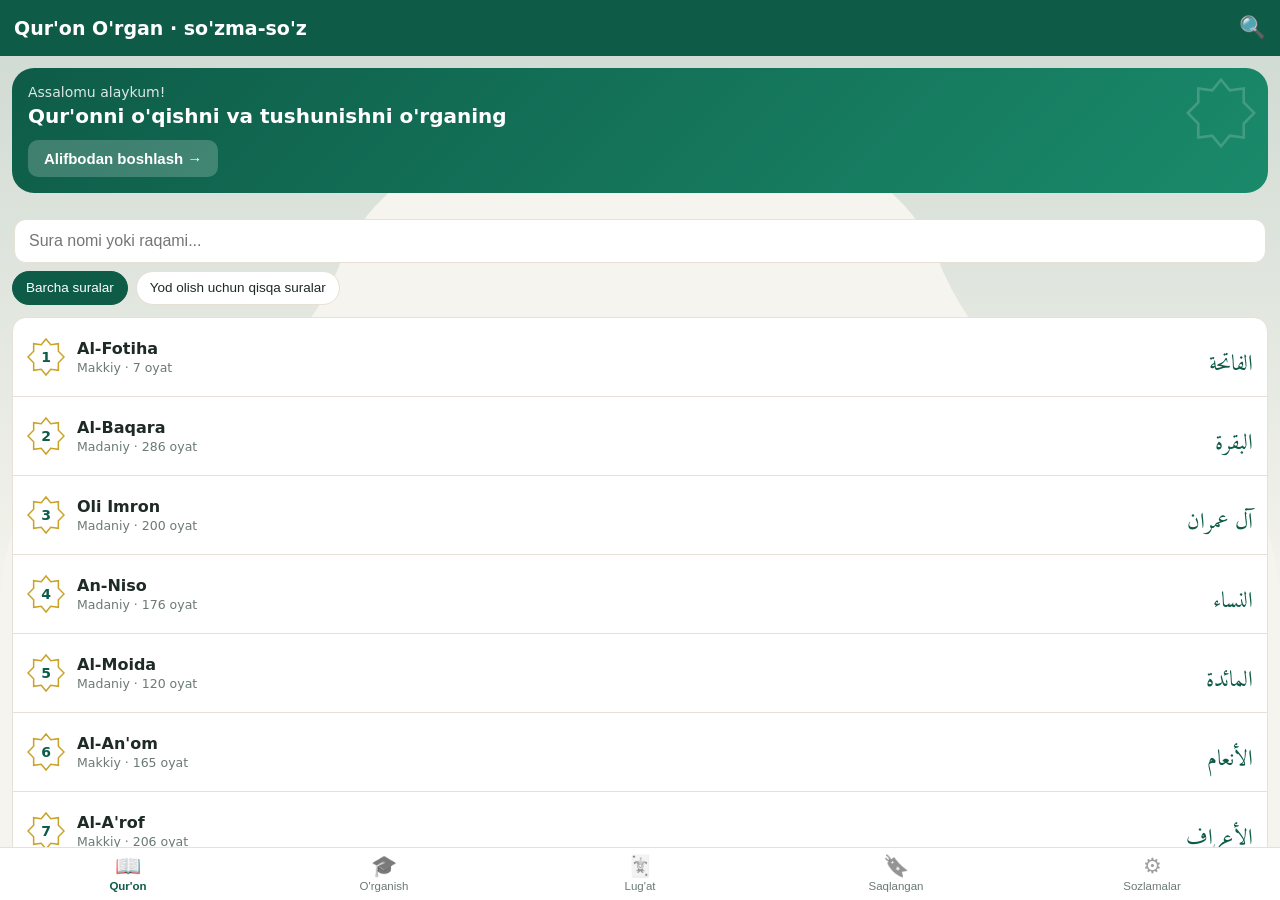
==== index.html @ 6fb220cb "Add files via upload" ====
<!DOCTYPE html>
<html lang="uz">
<head>
<meta charset="utf-8">
<meta name="viewport" content="width=device-width, initial-scale=1, maximum-scale=1, user-scalable=no, viewport-fit=cover">
<title>Qur'on O'rgan: so'zma-so'z</title>
<meta name="theme-color" content="#0E5C48">
<meta name="apple-mobile-web-app-capable" content="yes">
<meta name="mobile-web-app-capable" content="yes">
<meta name="apple-mobile-web-app-status-bar-style" content="black-translucent">
<meta name="apple-mobile-web-app-title" content="Qur'on so'zma-so'z">
<link rel="apple-touch-icon" href="icon-180.png">
<link rel="icon" href="icon-192.png">
<link rel="manifest" href="manifest.json">
<link rel="stylesheet" href="style.css">
</head>
<body>
<header id="top">
  <button id="backBtn" class="iconbtn hidden" aria-label="Orqaga">&#8592;</button>
  <div id="title">Qur'on O'rgan</div>
  <button id="topAction2" class="iconbtn hidden"></button>
  <button id="topAction" class="iconbtn hidden"></button>
</header>
<main id="view"></main>
<div id="player" class="hidden">
  <button id="plPrev" class="iconbtn">&#9198;</button>
  <button id="plPlay" class="iconbtn big">&#9208;</button>
  <button id="plNext" class="iconbtn">&#9197;</button>
  <div id="plInfo"></div>
  <button id="plStop" class="iconbtn">&#10005;</button>
</div>
<nav id="tabs">
  <button data-tab="quran" class="on"><span>&#128214;</span>Qur'on</button>
  <button data-tab="learn"><span>&#127891;</span>O'rganish</button>
  <button data-tab="vocab"><span>&#127183;</span>Lug'at<i id="vBadge" class="badge hidden">0</i></button>
  <button data-tab="saved"><span>&#128278;</span>Saqlangan</button>
  <button data-tab="settings"><span>&#9881;</span>Sozlamalar</button>
</nav>
<div id="sheet" class="hidden"><div class="sheet-bg"></div><div class="sheet-box"><div class="sheet-handle"></div><div id="sheetBody"></div></div></div>
<audio id="audio" preload="auto"></audio>
<audio id="waudio" preload="auto"></audio>
<script src="data.js"></script>
<script src="uzdict.js"></script>
<script src="qdata.js"></script>
<script src="tajweed.js"></script>
<script src="indopak.js"></script>
<script src="morph.js"></script>
<script src="app.js"></script>
<script>try { if ("serviceWorker" in navigator && location.protocol === "https:") navigator.serviceWorker.register("sw.js").catch(function(){}); } catch (e) {}</script>
</body>
</html>
---- style.css ----
@font-face { font-family: "AmiriQuran"; src: url("amiri-quran.woff2") format("woff2"); font-display: swap; }
@font-face { font-family: "QMadina"; src: url("madina-qmh.woff2") format("woff2"); font-display: swap; }
@font-face { font-family: "QOldMadina"; src: url("oldmadina-qmh.woff2") format("woff2"); font-display: swap; }
@font-face { font-family: "QIndoPak"; src: url("indopak-qmh.woff2") format("woff2"); font-display: swap; }
:root {
  --green: #0E5C48; --green2: #137a5f; --gold: #C9A227; --bg: #F6F4EE; --card: #fff;
  --text: #1d2a25; --muted: #6b7a73; --line: #e6e1d4; --hl: #fff6d6; --wbw: #0E5C48;
  --head: #0E5C48; --hero1: #0E5C48; --hero2: #1a8a6b; --acc2: #0E5C48; --btntext: #fff;
  --pattern: url("data:image/svg+xml;utf8,<svg xmlns='http://www.w3.org/2000/svg' width='56' height='56' viewBox='0 0 56 56'><path d='M28 4 34 22 52 28 34 34 28 52 22 34 4 28 22 22Z' fill='none' stroke='%230E5C48' stroke-opacity='.06' stroke-width='1.2'/></svg>");
  --ar: 30px; --tr: 16px; --arfont: "QMadina", "AmiriQuran", serif; --arlh: 2.1;
}
body.dark { --bg: #0d1422; --card: #151f33; --text: #e9edf5; --muted: #95a1b8; --line: #243149; --hl: #2c2a1c; --green: #d4b25a; --acc2: #e2c372; --wbw: #e2c372; --gold: #d4b25a;
  --head: #0b1120; --hero1: #18264a; --hero2: #2c3f6e; --btntext: #121a2c;
  --pattern: url("data:image/svg+xml;utf8,<svg xmlns='http://www.w3.org/2000/svg' width='56' height='56' viewBox='0 0 56 56'><path d='M28 4 34 22 52 28 34 34 28 52 22 34 4 28 22 22Z' fill='none' stroke='%23d4b25a' stroke-opacity='.07' stroke-width='1.2'/></svg>"); }
body.sepia { --green: #7a4b25; --acc2: #7a4b25; --wbw: #7a4b25; --gold: #b8860b; --head: #6b4423; --hero1: #6b4423; --hero2: #9c6b3c;
  --pattern: url("data:image/svg+xml;utf8,<svg xmlns='http://www.w3.org/2000/svg' width='56' height='56' viewBox='0 0 56 56'><circle cx='28' cy='28' r='18' fill='none' stroke='%237a4b25' stroke-opacity='.06' stroke-width='1.2'/><path d='M28 10 46 28 28 46 10 28Z' fill='none' stroke='%237a4b25' stroke-opacity='.05'/></svg>"); }
body.sepia { --bg: #f3e9d2; --card: #fbf4e2; --text: #3b2f1e; --muted: #7d6a4f; --line: #e2d3b0; --hl: #f5e3a8; }
* { box-sizing: border-box; -webkit-tap-highlight-color: transparent; }
html, body { margin: 0; height: 100%; background: var(--bg); color: var(--text); font-family: system-ui, -apple-system, "Segoe UI", Roboto, sans-serif; }
body { display: flex; flex-direction: column; overflow: hidden; }
.hidden { display: none !important; }
header { background: var(--head); color: #fff; display: flex; align-items: center; min-height: 56px; padding: 0 6px; gap: 4px; flex-shrink: 0; }
#title { flex: 1; font-size: 19px; font-weight: 600; padding: 0 8px; white-space: nowrap; overflow: hidden; text-overflow: ellipsis; }
.iconbtn { background: none; border: 0; color: inherit; font-size: 22px; width: 44px; height: 44px; border-radius: 50%; display: inline-flex; align-items: center; justify-content: center; cursor: pointer; }
.iconbtn:active { background: rgba(255,255,255,.18); }
main { flex: 1; overflow-y: auto; -webkit-overflow-scrolling: touch; padding-bottom: 20px; }
nav#tabs { display: flex; background: var(--card); border-top: 1px solid var(--line); flex-shrink: 0; }
nav#tabs button { flex: 1; background: none; border: 0; color: var(--muted); font-size: 11.5px; padding: 6px 0 8px; display: flex; flex-direction: column; align-items: center; gap: 2px; }
nav#tabs button span { font-size: 21px; filter: grayscale(1); opacity: .7; }
nav#tabs button.on { color: var(--green); font-weight: 600; }
body.dark nav#tabs button.on { color: var(--acc2); }
nav#tabs button.on span { filter: none; opacity: 1; }

.pad { padding: 14px; }
.search { width: 100%; padding: 12px 14px; border-radius: 12px; border: 1px solid var(--line); background: var(--card); color: var(--text); font-size: 16px; outline: none; }
.card { background: var(--card); border-radius: 14px; border: 1px solid var(--line); margin: 10px 12px; overflow: hidden; }
.hero { background: linear-gradient(135deg, var(--hero1), var(--hero2)); color: #fff; margin: 12px; border-radius: 16px; padding: 16px; position: relative; }
.hero h3 { margin: 0 0 4px; font-size: 14px; font-weight: 500; opacity: .85; }
.hero .big { font-size: 20px; font-weight: 700; }
.hero .btn { margin-top: 12px; }
.btn { background: var(--green); color: var(--btntext); border: 0; border-radius: 10px; padding: 10px 16px; font-size: 15px; font-weight: 600; cursor: pointer; }
.btn.light { background: rgba(255,255,255,.2); }
.btn.out { background: transparent; color: var(--green); border: 1.5px solid var(--green); }
body.dark .btn.out { color: var(--acc2); border-color: var(--acc2); }
.btn:active { opacity: .8; }
.row { display: flex; align-items: center; padding: 12px 14px; border-bottom: 1px solid var(--line); gap: 12px; cursor: pointer; }
.row:last-child { border-bottom: 0; }
.row:active { background: var(--hl); }
.num { width: 38px; height: 38px; flex-shrink: 0; display: flex; align-items: center; justify-content: center; font-weight: 700; font-size: 14px; color: var(--green); background: url("data:image/svg+xml;utf8,<svg xmlns='http://www.w3.org/2000/svg' viewBox='0 0 40 40'><path d='M20 1 25 7 33 6 33 14 39 20 33 26 33 34 25 33 20 39 15 33 7 34 7 26 1 20 7 14 7 6 15 7Z' fill='none' stroke='%23C9A227' stroke-width='1.6'/></svg>") center/contain no-repeat; }
body.dark .num { color: var(--acc2); }
.rmain { flex: 1; min-width: 0; }
.rtitle { font-weight: 600; font-size: 16px; }
.rsub { font-size: 12.5px; color: var(--muted); margin-top: 2px; }
.rar { font-family: "AmiriQuran", serif; font-size: 22px; color: var(--green); direction: rtl; }
body.dark .rar { color: var(--acc2); }
.chips { display: flex; gap: 8px; overflow-x: auto; padding: 4px 12px 2px; }
.chip { flex-shrink: 0; line-height: 1.3; padding: 7px 13px; border-radius: 20px; border: 1px solid var(--line); background: var(--card); font-size: 13.5px; color: var(--text); }
.chip.on { background: var(--green); color: #fff; border-color: var(--green); }

/* Reader */
.sura-head { text-align: center; padding: 18px 12px 6px; }
.sura-head .ar { font-family: "AmiriQuran", serif; font-size: 34px; color: var(--green); }
body.dark .sura-head .ar { color: var(--acc2); }
.sura-head .meta { color: var(--muted); font-size: 13px; }
.bism { font-family: var(--arfont); font-size: calc(var(--ar) * .9); text-align: center; padding: 6px 0 4px; color: var(--text); }
.ayah { background: var(--card); margin: 8px 10px; border-radius: 14px; border: 1px solid var(--line); padding: 10px 12px 12px; transition: background .25s; }
.ayah.playing { background: var(--hl); border-color: var(--gold); }
.ayah-head { display: flex; align-items: center; gap: 2px; }
.ayah-head .key { font-size: 12.5px; color: var(--muted); flex: 1; padding-left: 4px; }
.ayah-head .iconbtn { width: 38px; height: 38px; font-size: 18px; color: var(--green); }
body.dark .ayah-head .iconbtn { color: var(--acc2); }
.ayah-head .iconbtn.on { color: var(--gold); }
.ar-line { direction: rtl; text-align: right; font-family: var(--arfont); font-size: var(--ar); line-height: var(--arlh); padding: 4px 0; }
.ar-line .w { cursor: pointer; border-radius: 6px; padding: 0 2px; }
.ar-line .w:active, .ar-line .w.sel { background: var(--hl); }
.ar-line .end { color: var(--gold); font-size: .8em; }
.wbw .ar-line { display: flex; flex-wrap: wrap; gap: 6px 4px; line-height: 1.5; }
.wbw .w { display: inline-flex; flex-direction: column; align-items: center; padding: 4px 6px; border: 1px dashed var(--line); border-radius: 8px; max-width: 46%; }
.wbw .w .wa { font-size: var(--ar); line-height: 1.75; }
.w .wt, .w .wm { display: none; font-family: system-ui, sans-serif; direction: ltr; text-align: center; line-height: 1.25; }
.wbw .w .wm { display: block; font-size: 12.5px; color: var(--wbw); margin-top: 2px; }
.wbw.tl .w .wt { display: block; font-size: 11.5px; color: var(--muted); font-style: italic; }
.wbw .end { align-self: center; font-size: calc(var(--ar) * .8); }
.tr-text { font-size: var(--tr); line-height: 1.6; padding-top: 6px; border-top: 1px solid var(--line); margin-top: 6px; }
.tr-text sup { color: var(--gold); }
.loading { text-align: center; padding: 40px 20px; color: var(--muted); }
.spinner { width: 34px; height: 34px; border: 3px solid var(--line); border-top-color: var(--green); border-radius: 50%; animation: spin 1s linear infinite; margin: 0 auto 12px; }
@keyframes spin { to { transform: rotate(360deg); } }
.err { color: #b3261e; text-align: center; padding: 20px; }
.note { font-size: 12.5px; color: var(--muted); padding: 6px 14px; line-height: 1.45; }
.banner { background: var(--hl); border: 1px solid var(--gold); color: var(--text); margin: 8px 10px; border-radius: 10px; padding: 9px 12px; font-size: 13px; line-height: 1.4; }

/* Player */
#player { position: relative; display: flex; align-items: center; background: #0b4a3a; color: #fff; padding: 4px 8px; gap: 2px; flex-shrink: 0; }
#player .big { font-size: 26px; }
#plInfo { flex: 1; font-size: 12.5px; padding-left: 8px; line-height: 1.3; }

/* Sheet */
#sheet { position: fixed; inset: 0; z-index: 50; }
.sheet-bg { position: absolute; inset: 0; background: rgba(0,0,0,.45); }
.sheet-box { position: absolute; left: 0; right: 0; bottom: 0; max-height: 82%; background: var(--card); border-radius: 18px 18px 0 0; overflow-y: auto; padding: 4px 16px 24px; animation: up .2s ease-out; }
@keyframes up { from { transform: translateY(40%); opacity: .4; } }
.sheet-handle { width: 40px; height: 4px; border-radius: 3px; background: var(--line); margin: 8px auto 10px; }
.sheet-box h3 { margin: 6px 0 10px; font-size: 17px; }
.tafsir-text { font-size: var(--tr); line-height: 1.65; white-space: pre-wrap; }
.word-pop { text-align: center; }
.word-pop .wbig { font-family: var(--arfont); font-size: 52px; color: var(--green); direction: rtl; line-height: 1.8; }
body.dark .word-pop .wbig { color: var(--acc2); }
.word-pop .wtl { color: var(--muted); font-style: italic; font-size: 15px; }
.word-pop .wmn { font-size: 20px; font-weight: 600; margin: 8px 0 14px; }
.word-pop .alts { font-size: 13px; color: var(--muted); margin-bottom: 14px; }

/* Settings */
.set { padding: 13px 14px; border-bottom: 1px solid var(--line); }
.set:last-child { border-bottom: 0; }
.set label { display: block; font-weight: 600; font-size: 15px; margin-bottom: 8px; }
.set .hint { font-size: 12.5px; color: var(--muted); margin-top: 4px; }
.seg { display: flex; flex-wrap: wrap; gap: 6px; }
.seg button { flex: 1 1 auto; padding: 8px 10px; border-radius: 9px; border: 1px solid var(--line); background: var(--bg); color: var(--text); font-size: 13.5px; }
.seg button.on { background: var(--green); color: #fff; border-color: var(--green); }
select { width: 100%; padding: 10px; border-radius: 10px; border: 1px solid var(--line); background: var(--bg); color: var(--text); font-size: 15px; }
input[type=range] { width: 100%; accent-color: var(--green); }
.toggle { display: flex; align-items: center; justify-content: space-between; }
.toggle label { margin: 0; }
.sw { width: 50px; height: 28px; border-radius: 14px; background: #c9cfcc; position: relative; transition: .2s; flex-shrink: 0; }
.sw::after { content: ""; position: absolute; top: 3px; left: 3px; width: 22px; height: 22px; border-radius: 50%; background: #fff; transition: .2s; box-shadow: 0 1px 3px rgba(0,0,0,.25); }
.sw.on { background: var(--green); }
.sw.on::after { left: 25px; }

/* Learn */
.lesson-ic { width: 46px; height: 46px; border-radius: 12px; background: #e3f1ec; display: flex; align-items: center; justify-content: center; font-size: 24px; flex-shrink: 0; font-family: "AmiriQuran", serif; color: var(--green); }
body.dark .lesson-ic { background: #1f3a31; color: var(--acc2); }
.grid { display: grid; grid-template-columns: repeat(4, 1fr); gap: 8px; padding: 10px 12px; }
.lt { background: var(--card); border: 1px solid var(--line); border-radius: 12px; text-align: center; padding: 8px 2px 6px; cursor: pointer; }
.lt:active { background: var(--hl); }
.lt .l { font-family: "AmiriQuran", serif; font-size: 36px; line-height: 1.9; padding-bottom: 4px; color: var(--green); }
body.dark .lt .l { color: var(--acc2); }
.lt .n { font-size: 12px; color: var(--muted); }
.forms { display: flex; justify-content: space-around; direction: rtl; margin: 6px 0 14px; }
.forms div { text-align: center; }
.forms .f { font-family: "AmiriQuran", serif; font-size: 40px; line-height: 1.6; }
.forms .c { font-size: 11px; color: var(--muted); direction: ltr; }
.hrow { display: flex; align-items: center; gap: 12px; padding: 12px 14px; border-bottom: 1px solid var(--line); }
.hrow .hx { font-family: "AmiriQuran", serif; font-size: 40px; min-width: 64px; text-align: center; color: var(--green); cursor: pointer; }
body.dark .hrow .hx { color: var(--acc2); }
.lesson-p { padding: 4px 14px; line-height: 1.6; font-size: 15px; }
.arx { font-family: "AmiriQuran", serif; font-size: 1.45em; color: var(--green); direction: rtl; display: inline-block; white-space: nowrap; line-height: 1.6; }
body.dark .arx { color: var(--acc2); }
.drill { display: grid; grid-template-columns: repeat(3, 1fr); gap: 8px; padding: 10px 12px; }
.drill .lt .l { font-size: 34px; }
.quiz-q { text-align: center; font-family: "AmiriQuran", serif; font-size: 90px; color: var(--green); line-height: 1.6; }
body.dark .quiz-q { color: var(--acc2); }
.quiz-opts { display: grid; grid-template-columns: 1fr 1fr; gap: 10px; padding: 0 14px; }
.quiz-opts button { padding: 14px; font-size: 17px; border-radius: 12px; border: 1px solid var(--line); background: var(--card); color: var(--text); }
.quiz-opts button.ok { background: #d8f3e6; border-color: #2e9e6f; }
.quiz-opts button.bad { background: #fbe0de; border-color: #c94a43; }
body.dark .quiz-opts button.ok { background: #1d4a37; }
body.dark .quiz-opts button.bad { background: #4a1f1d; }
.score { text-align: center; color: var(--muted); padding: 8px; }
.progress { height: 6px; background: var(--line); border-radius: 3px; overflow: hidden; margin-top: 8px; }
.progress div { height: 100%; background: var(--gold); }
.empty { text-align: center; color: var(--muted); padding: 50px 24px; line-height: 1.6; }
.foot { font-size: 11.5px; color: var(--muted); padding: 10px 16px 20px; line-height: 1.5; text-align: center; }

/* Rangli tajvid */
.wa i, .ar-line i { font-style: normal; }
.tj-ham_wasl { color: #9a9a9a; }
.tj-slnt { color: #9a9a9a; }
.tj-laam_shamsiyah { color: #9a9a9a; }
.tj-madda_normal { color: #537FFF; }
.tj-madda_permissible { color: #4050FF; }
.tj-madda_necessary { color: #000EBC; }
.tj-madda_obligatory { color: #2144C1; }
.tj-qalaqah { color: #DD0008; }
.tj-ikhafa_shafawi { color: #D500B7; }
.tj-ikhafa { color: #9400A8; }
.tj-idgham_shafawi { color: #58B800; }
.tj-iqlab { color: #26BFFD; }
.tj-idgham_ghunnah { color: #169777; }
.tj-idgham_wo_ghunnah { color: #169200; }
.tj-idgham_mutajanisayn { color: #A1A1A1; }
.tj-idgham_mutaqaribayn { color: #A1A1A1; }
.tj-ghunnah { color: #FF7E1E; }
body.dark .tj-madda_normal { color: #8aa6ff; }
body.dark .tj-madda_permissible { color: #7d88ff; }
body.dark .tj-madda_necessary { color: #6f7bff; }
body.dark .tj-madda_obligatory { color: #6f8cff; }
body.dark .tj-ikhafa { color: #d36be6; }
.tj-bg-ham_wasl { background: #9a9a9a; }
.tj-bg-slnt { background: #9a9a9a; }
.tj-bg-laam_shamsiyah { background: #9a9a9a; }
.tj-bg-madda_normal { background: #537FFF; }
.tj-bg-madda_permissible { background: #4050FF; }
.tj-bg-madda_necessary { background: #000EBC; }
.tj-bg-madda_obligatory { background: #2144C1; }
.tj-bg-qalaqah { background: #DD0008; }
.tj-bg-ikhafa_shafawi { background: #D500B7; }
.tj-bg-ikhafa { background: #9400A8; }
.tj-bg-idgham_shafawi { background: #58B800; }
.tj-bg-iqlab { background: #26BFFD; }
.tj-bg-idgham_ghunnah { background: #169777; }
.tj-bg-idgham_wo_ghunnah { background: #169200; }
.tj-bg-idgham_mutajanisayn { background: #A1A1A1; }
.tj-bg-idgham_mutaqaribayn { background: #A1A1A1; }
.tj-bg-ghunnah { background: #FF7E1E; }
.tjdot { width: 22px; height: 22px; border-radius: 6px; flex-shrink: 0; }
.note-box { margin-top: 8px; padding: 8px 10px; border-radius: 10px; background: var(--hl); font-size: 14px; line-height: 1.5; white-space: pre-wrap; }

/* Yozuv uslublari */
body.ms-madina { --arfont: "QMadina", "AmiriQuran", serif; }
body.ms-oldmadina { --arfont: "QOldMadina", "AmiriQuran", serif; }
body.ms-indopak { --arfont: "QIndoPak", "AmiriQuran", serif; --arlh: 2.4; }
body.ms-amiri { --arfont: "AmiriQuran", serif; }
.ar-amiri, .ar-amiri .wa { font-family: "AmiriQuran", serif !important; }
main { position: relative; }
.mpick { display: flex; flex-direction: column; gap: 8px; }
.mpick button { text-align: left; border: 1.5px solid var(--line); background: var(--bg); color: var(--text); border-radius: 12px; padding: 8px 12px; display: grid; grid-template-columns: auto 1fr; column-gap: 12px; align-items: center; }
.mpick button.on { border-color: var(--green); background: var(--hl); }
.mpick .mp-ar { grid-row: span 2; font-size: 26px; direction: rtl; color: var(--green); line-height: 1.7; }
body.dark .mpick .mp-ar { color: var(--acc2); }
.mpick small { color: var(--muted); font-size: 12px; line-height: 1.3; }
.ms-madina.mp-ar, .mp-ar.ms-madina { font-family: "QMadina", "AmiriQuran", serif; }
.mp-ar.ms-oldmadina { font-family: "QOldMadina", "AmiriQuran", serif; }
.mp-ar.ms-indopak { font-family: "QIndoPak", "AmiriQuran", serif; }
.mp-ar.ms-amiri { font-family: "AmiriQuran", serif; }
.mushaf { direction: rtl; text-align: justify; text-align-last: center; font-family: var(--arfont); font-size: calc(var(--ar) * 1.05); line-height: var(--arlh); background: var(--card); border: 1px solid var(--line); border-radius: 14px; margin: 8px 10px; padding: 14px 16px; }
.mushaf .w { cursor: pointer; border-radius: 6px; }
.mushaf .w.sel, .mushaf .w:active { background: var(--hl); }
.mushaf .ma.playing { background: var(--hl); border-radius: 6px; box-shadow: 0 0 0 3px var(--hl); }
.mushaf .end { color: var(--gold); cursor: pointer; font-size: .8em; padding: 0 2px; }
.mushaf .wa i { font-style: normal; }
#topAction2.on { background: rgba(255,255,255,.22); }
#topAction2 { font-family: "AmiriQuran", serif; font-size: 24px; }
.end { font-family: "AmiriQuran", serif !important; }
#topAction2 { line-height: 1; padding-bottom: 8px; }

/* Lug'at va takrorlash */
nav#tabs button { position: relative; }
.badge { position: absolute; top: 3px; left: 54%; background: #d93b30; color: #fff; font-style: normal; font-size: 10.5px; font-weight: 700; min-width: 17px; height: 17px; line-height: 17px; border-radius: 9px; padding: 0 4px; }
.w.inv .wa { text-decoration: underline dotted var(--gold); text-decoration-thickness: 2px; text-underline-offset: 6px; }
.wbw .w.inv { border-color: var(--gold); border-style: solid; }
.vstats { display: flex; gap: 14px; flex-wrap: wrap; font-size: 13px; opacity: .9; margin-top: 6px; }
.vword { font-family: var(--arfont); font-size: 26px; min-width: 70px; text-align: center; }
.flash { padding: 10px 14px 4px; }
.fq { font-family: var(--arfont); font-size: 64px; text-align: center; direction: rtl; color: var(--green); line-height: 2; padding-top: 10px; }
body.dark .fq { color: var(--acc2); }
.fa { font-size: 24px; font-weight: 700; text-align: center; margin: 8px 0 6px; }
.grades { display: grid; grid-template-columns: 1fr 1fr 1fr; gap: 8px; padding: 6px 12px; }
.grades button { border: 0; border-radius: 12px; padding: 12px 4px; font-size: 16px; font-weight: 700; color: #fff; display: flex; flex-direction: column; align-items: center; gap: 2px; }
.grades small { font-size: 11.5px; font-weight: 500; opacity: .9; }
.g0 { background: #c94a43; } .g1 { background: #d8962b; } .g2 { background: #2e9e6f; }
.btn[disabled] { opacity: .6; }

/* Mavzular: fon naqshi */
main { background-image: var(--pattern); background-attachment: local; }
body.dark .btn.light { color: #fff; }
.chip.on, .seg button.on { color: var(--btntext); }
.tpick { display: grid; grid-template-columns: repeat(3, 1fr); gap: 8px; }
.tpick button { border: 2px solid var(--line); border-radius: 12px; padding: 0; overflow: hidden; background: none; color: var(--text); font-size: 13px; font-weight: 600; }
.tpick button.on { border-color: var(--gold); box-shadow: 0 0 0 2px var(--gold); }
.tp-prev { height: 70px; display: flex; flex-direction: column; }
.tp-prev i { height: 16px; display: block; }
.tp-prev span { flex: 1; display: flex; align-items: center; justify-content: center; font-family: "AmiriQuran", serif; font-size: 22px; }
.tpick b { display: block; padding: 6px 2px; }

/* So'z tahlili */
.mgrid { display: grid; grid-template-columns: 1fr 1fr; gap: 8px; margin: 10px 0; }
.mbox { background: var(--bg); border: 1px solid var(--line); border-radius: 12px; padding: 8px; text-align: center; }
.mbox small { color: var(--muted); font-size: 11.5px; display: block; }
.mar { font-family: "AmiriQuran", serif; font-size: 28px; color: var(--green); direction: rtl; line-height: 1.7; }
.tipbox { background: var(--hl); border-left: 3px solid var(--gold); padding: 8px 10px; border-radius: 8px; font-size: 13.5px; margin: 8px 0; line-height: 1.45; }
.sheet-box h4, #dBody h4 { margin: 14px 0 8px; font-size: 14.5px; }
.fam { display: flex; flex-wrap: wrap; gap: 6px; direction: rtl; }
.famw { direction: ltr; border: 1px solid var(--line); background: var(--bg); color: var(--text); border-radius: 10px; padding: 6px 9px; display: flex; flex-direction: column; align-items: center; font-size: 12.5px; max-width: 48%; }
.famw .far { font-family: var(--arfont); font-size: 22px; color: var(--green); line-height: 1.7; }
.famw small { color: var(--muted); font-size: 10.5px; }
.exrow { padding: 8px 0; border-bottom: 1px solid var(--line); cursor: pointer; }
.exar { font-family: var(--arfont); font-size: 21px; direction: rtl; line-height: 1.9; }
.exar mark { background: var(--hl); color: var(--green); border-radius: 4px; padding: 0 2px; }
.covbar { margin-top: 12px; font-size: 13px; }
.covbar .progress { background: rgba(255,255,255,.25); }
.vdet { display: flex; justify-content: center; gap: 16px; font-size: 13.5px; color: var(--muted); flex-wrap: wrap; }
.playall { display: flex; gap: 8px; justify-content: center; margin-top: 12px; }
.playall .btn { padding: 9px 14px; }

.goalbar { display: flex; justify-content: space-between; align-items: center; font-size: 14px; gap: 8px; flex-wrap: wrap; }
.streak { background: rgba(255,255,255,.18); padding: 3px 10px; border-radius: 12px; font-weight: 700; }
.hero .progress { background: rgba(255,255,255,.25); }
.lqopts { display: grid; grid-template-columns: 1fr 1fr; gap: 10px; padding: 0 14px; }
.lqopts button { font-family: var(--arfont); font-size: 34px; line-height: 1.8; border-radius: 14px; border: 1.5px solid var(--line); background: var(--card); color: var(--text); padding: 6px; }
.lqopts button.ok { background: #d8f3e6; border-color: #2e9e6f; color: #12392a; }
.lqopts button.bad { background: #fbe0de; border-color: #c94a43; color: #3a1210; }

/* Fon: mehrob gumbazi (3-namuna) */
:root { --mehrob: url("data:image/svg+xml;utf8,<svg xmlns='http://www.w3.org/2000/svg' width='390' height='260' viewBox='0 0 390 260'><defs><linearGradient id='g' x1='0' y1='0' x2='0' y2='1'><stop offset='0' stop-color='%230E5C48' stop-opacity='.16'/><stop offset='1' stop-color='%230E5C48' stop-opacity='0'/></linearGradient></defs><path d='M0 0H390V170Q390 120 340 110Q300 100 285 60Q270 25 195 10Q120 25 105 60Q90 100 50 110Q0 120 0 170Z' fill='url(%23g)'/><path d='M120 140Q195 40 270 140' fill='none' stroke='%23c9a227' stroke-opacity='.35' stroke-width='1.5'/></svg>"); }
body.sepia { --mehrob: url("data:image/svg+xml;utf8,<svg xmlns='http://www.w3.org/2000/svg' width='390' height='260' viewBox='0 0 390 260'><defs><linearGradient id='g' x1='0' y1='0' x2='0' y2='1'><stop offset='0' stop-color='%237a4b25' stop-opacity='.16'/><stop offset='1' stop-color='%237a4b25' stop-opacity='0'/></linearGradient></defs><path d='M0 0H390V170Q390 120 340 110Q300 100 285 60Q270 25 195 10Q120 25 105 60Q90 100 50 110Q0 120 0 170Z' fill='url(%23g)'/><path d='M120 140Q195 40 270 140' fill='none' stroke='%23c9a227' stroke-opacity='.35' stroke-width='1.5'/></svg>"); }
body.dark { --mehrob: url("data:image/svg+xml;utf8,<svg xmlns='http://www.w3.org/2000/svg' width='390' height='260' viewBox='0 0 390 260'><defs><linearGradient id='g' x1='0' y1='0' x2='0' y2='1'><stop offset='0' stop-color='%23d4b25a' stop-opacity='.12'/><stop offset='1' stop-color='%23d4b25a' stop-opacity='0'/></linearGradient></defs><path d='M0 0H390V170Q390 120 340 110Q300 100 285 60Q270 25 195 10Q120 25 105 60Q90 100 50 110Q0 120 0 170Z' fill='url(%23g)'/><path d='M120 140Q195 40 270 140' fill='none' stroke='%23c9a227' stroke-opacity='.30' stroke-width='1.5'/></svg>"); }
main { background-image: var(--mehrob) !important; background-repeat: no-repeat !important; background-size: 100% auto !important; background-attachment: local !important; }
.hero { border-radius: 22px; overflow: hidden; }
.hero::after { content: ""; position: absolute; right: 12px; top: 10px; width: 70px; height: 70px; opacity: .18; pointer-events: none;
  background: url("data:image/svg+xml;utf8,<svg xmlns='http://www.w3.org/2000/svg' viewBox='0 0 40 40'><path d='M20 1 25 7 33 6 33 14 39 20 33 26 33 34 25 33 20 39 15 33 7 34 7 26 1 20 7 14 7 6 15 7Z' fill='none' stroke='white' stroke-width='1.5'/></svg>") center/contain no-repeat; }
/* ---- Web / iPhone ---- */
html, body { height: 100dvh; }
header { padding-top: env(safe-area-inset-top); padding-left: max(6px, env(safe-area-inset-left)); padding-right: max(6px, env(safe-area-inset-right)); min-height: calc(56px + env(safe-area-inset-top)); }
nav#tabs { padding-bottom: env(safe-area-inset-bottom); }
main { overscroll-behavior: contain; }
input, select, textarea { font-size: 16px; }
#wtoast { position: fixed; left: 50%; bottom: calc(84px + env(safe-area-inset-bottom)); transform: translateX(-50%) translateY(20px); max-width: 88vw; background: rgba(20,28,25,.92); color: #fff; padding: 10px 16px; border-radius: 12px; font-size: 14px; line-height: 1.4; text-align: center; opacity: 0; pointer-events: none; transition: .25s; z-index: 9999; }
#wtoast.on { opacity: 1; transform: translateX(-50%) translateY(0); }
#iosTip { margin: 12px; padding: 12px 14px; border-radius: 14px; background: var(--card); border: 1px solid var(--line); font-size: 14px; line-height: 1.5; position: relative; }
#iosTip b { color: var(--green); }
#iosTip button { position: absolute; top: 4px; right: 6px; background: none; border: 0; font-size: 20px; color: var(--muted); }
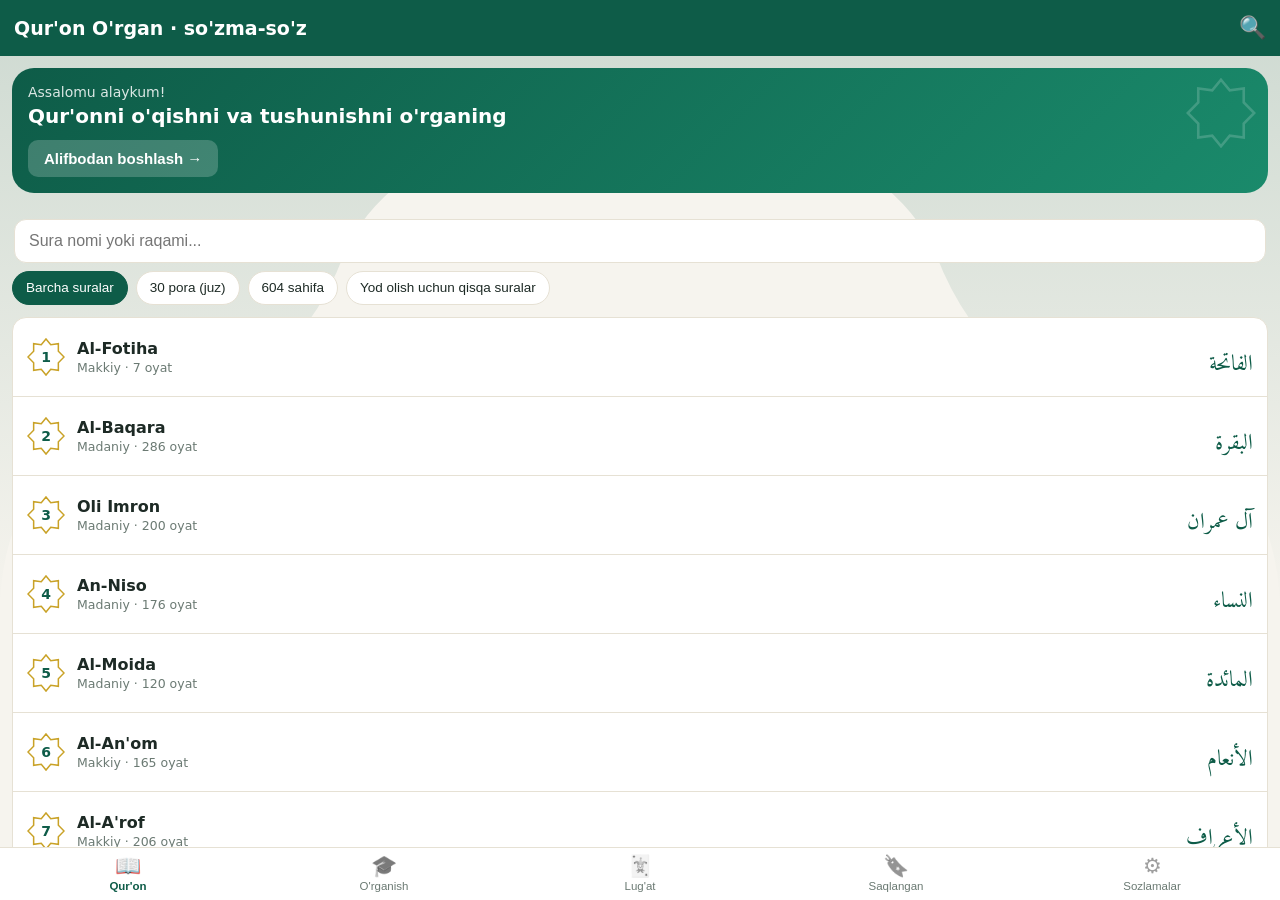
==== commit 84399974: "Add files via upload" ====
--- a/index.html
+++ b/index.html
@@ -46,6 +46,10 @@
 <script src="indopak.js"></script>
 <script src="morph.js"></script>
 <script src="app.js"></script>
-<script>try { if ("serviceWorker" in navigator && location.protocol === "https:") navigator.serviceWorker.register("sw.js").catch(function(){}); } catch (e) {}</script>
+<script>try { if ("serviceWorker" in navigator && location.protocol === "https:") {
+  var hadSW = !!navigator.serviceWorker.controller, reloaded = false;
+  navigator.serviceWorker.register("sw.js", { updateViaCache: "none" }).then(function (r) { r.update(); }).catch(function(){});
+  navigator.serviceWorker.addEventListener("controllerchange", function () { if (hadSW && !reloaded) { reloaded = true; location.reload(); } });
+} } catch (e) {}</script>
 </body>
 </html>
--- a/style.css
+++ b/style.css
@@ -310,3 +310,33 @@
 #iosTip { margin: 12px; padding: 12px 14px; border-radius: 14px; background: var(--card); border: 1px solid var(--line); font-size: 14px; line-height: 1.5; position: relative; }
 #iosTip b { color: var(--green); }
 #iosTip button { position: absolute; top: 4px; right: 6px; background: none; border: 0; font-size: 20px; color: var(--muted); }
+/* Poralar va avto o'qish */
+.juzmark { text-align: center; color: var(--gold); font-weight: 600; font-size: 14px; margin: 14px 12px 4px; padding: 6px; border-top: 1px dashed var(--gold); border-bottom: 1px dashed var(--gold); }
+#asbar { display: flex; align-items: center; gap: 2px; background: var(--head); color: #fff; padding: 4px 8px; flex-shrink: 0; }
+#asbar .aslbl { flex: 1; font-size: 14px; font-weight: 600; padding-left: 4px; }
+#asbar .asspd { font-size: 13px; min-width: 64px; text-align: center; }
+#asbar .iconbtn { width: 40px; height: 40px; font-size: 20px; }
+/* To'liq ekran rejimi */
+body.imm header, body.imm nav#tabs, body.imm #asbar { display: none !important; }
+body.imm main { padding-top: env(safe-area-inset-top); padding-bottom: calc(20px + env(safe-area-inset-bottom)); }
+/* iPhone: butun ekranni egallash */
+body { position: fixed; top: 0; left: 0; right: 0; bottom: 0; height: auto; }
+/* Sahifalar */
+.pg-top { display: flex; justify-content: space-between; gap: 8px; flex-wrap: wrap; padding: 8px 14px; font-size: 13px; color: var(--muted); border-bottom: 1px solid var(--line); background: var(--card); }
+.pg-top .ok { color: var(--green); font-weight: 700; }
+.pg-sura { text-align: center; font-family: "AmiriQuran", serif; font-size: 28px; color: var(--green); margin: 14px 12px 0; padding: 8px; border: 1.5px solid var(--gold); border-radius: 12px; }
+.pg-sura small { display: block; font-family: system-ui, sans-serif; font-size: 12px; color: var(--muted); }
+body.dark .pg-sura { color: var(--acc2); }
+.pg-mushaf { margin-top: 8px; }
+.pg-nav { display: flex; align-items: center; justify-content: space-between; gap: 10px; padding: 16px 14px 24px; }
+.pg-nav .btn { min-width: 96px; }
+.pg-nav .btn[disabled] { opacity: .35; }
+.pg-num { color: var(--muted); font-size: 14px; }
+.pgmark { text-align: center; color: var(--muted); font-size: 12px; margin: 10px 12px 2px; cursor: pointer; }
+.pgmark::before, .pgmark::after { content: " ― "; color: var(--line); }
+.pgmark-in { display: inline-block; font: 11px system-ui, sans-serif; color: var(--muted); border: 1px solid var(--line); border-radius: 8px; padding: 0 5px; margin: 0 4px; vertical-align: middle; }
+.pg-jh { padding: 12px 14px 4px; font-weight: 700; color: var(--green); font-size: 14px; }
+.pg-grid { display: grid; grid-template-columns: repeat(auto-fill, minmax(52px, 1fr)); gap: 6px; padding: 4px 12px 8px; }
+.pg-b { border: 1px solid var(--line); background: var(--card); color: var(--text); border-radius: 10px; padding: 9px 0; font-size: 14px; }
+.pg-b.on { background: var(--green); color: var(--btntext); border-color: var(--green); }
+.pg-hero { display: flex; align-items: center; gap: 10px; flex-wrap: wrap; margin-top: 10px; font-size: 13px; opacity: .95; }
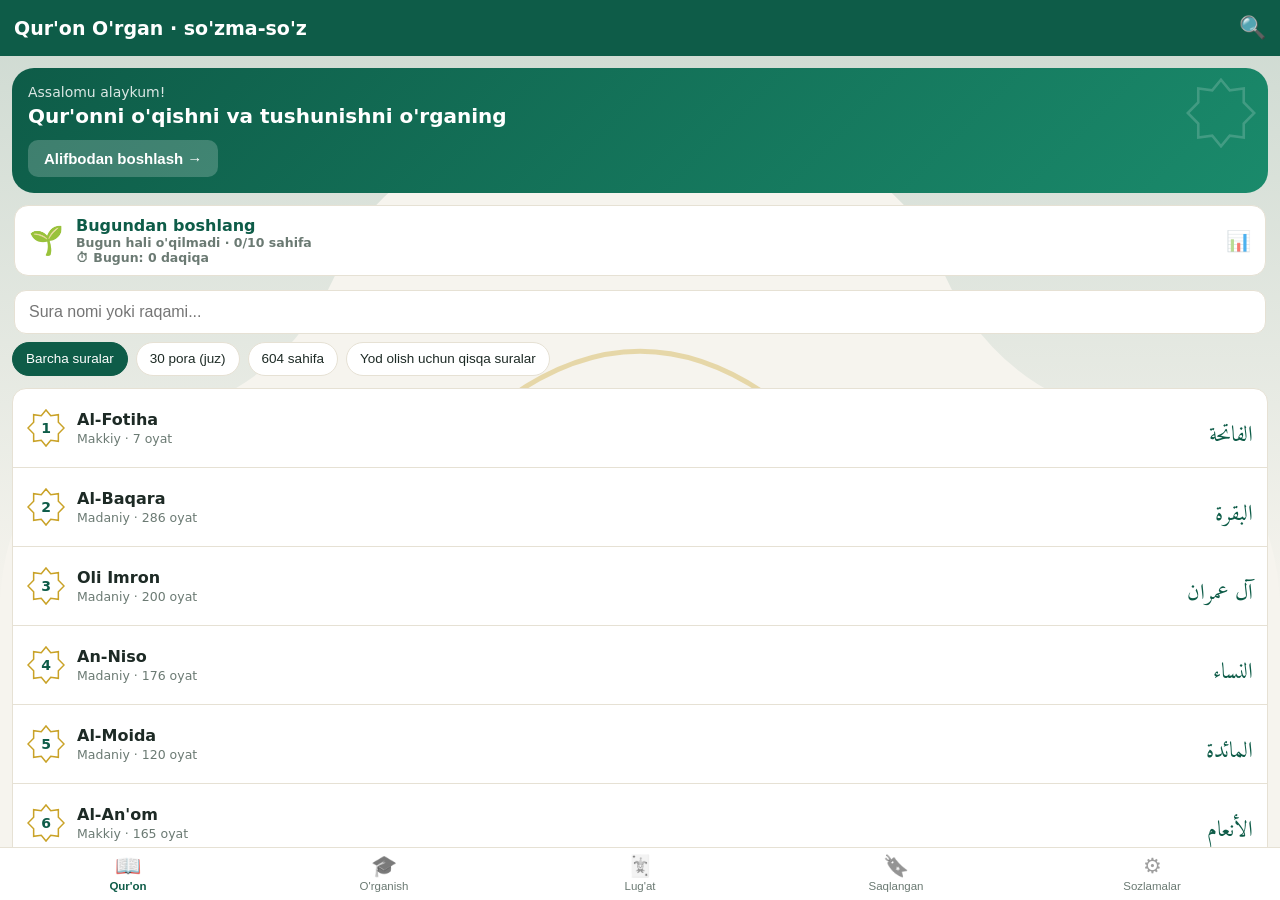
==== commit 184f9b74: "Add files via upload" ====
--- a/index.html
+++ b/index.html
@@ -18,6 +18,7 @@
 <header id="top">
   <button id="backBtn" class="iconbtn hidden" aria-label="Orqaga">&#8592;</button>
   <div id="title">Qur'on O'rgan</div>
+  <button id="topAction3" class="iconbtn hidden" aria-label="Xatcho'p"></button>
   <button id="topAction2" class="iconbtn hidden"></button>
   <button id="topAction" class="iconbtn hidden"></button>
 </header>
--- a/style.css
+++ b/style.css
@@ -340,3 +340,117 @@
 .pg-b { border: 1px solid var(--line); background: var(--card); color: var(--text); border-radius: 10px; padding: 9px 0; font-size: 14px; }
 .pg-b.on { background: var(--green); color: var(--btntext); border-color: var(--green); }
 .pg-hero { display: flex; align-items: center; gap: 10px; flex-wrap: wrap; margin-top: 10px; font-size: 13px; opacity: .95; }
+.pg-top { align-items: center; }
+.pg-info { flex: 1; text-align: center; }
+.pg-goal { border: 1px solid var(--line); background: var(--bg); color: var(--muted); border-radius: 14px; padding: 3px 10px; font-size: 12px; }
+.pg-goal.ok { color: var(--green); border-color: var(--green); font-weight: 700; }
+button.pg-num { background: none; border: 0; color: var(--muted); font-size: 14px; padding: 8px; }
+.pg-nav { flex-wrap: nowrap; gap: 6px; }
+.pg-nav .btn { min-width: 0; padding: 9px 12px; }
+.pg-nav .pg-play { padding: 9px 12px; }
+.flash { animation: flashbg 1.8s ease; border-radius: 8px; }
+@keyframes flashbg { 0%, 60% { background: var(--hl); } 100% { background: transparent; } }
+.streak { display: flex; align-items: center; gap: 12px; margin: 12px 14px 0; padding: 10px 14px; background: var(--card); border: 1px solid var(--line); border-radius: 14px; }
+.streak .fire { font-size: 28px; }
+.streak b { display: block; font-size: 16px; color: var(--green); }
+.streak small { color: var(--muted); font-size: 12.5px; }
+/* KFGQPC Uthmanic Script HAFS — © King Fahd Glorious Quran Printing Complex (bepul tarqatish litsenziyasi, o'zgartirilmagan) */
+@font-face { font-family: "KFGQPCHafs"; src: url("kfgqpc-hafs.otf") format("opentype"); font-display: swap; }
+body.ms-kfgqpc { --arfont: "KFGQPCHafs", "AmiriQuran", serif; --arlh: 2.2; }
+.mp-ar.ms-kfgqpc { font-family: "KFGQPCHafs", "AmiriQuran", serif; }
+/* Lug'atdan qaytganda oyatni belgilash */
+.flash2 { animation: flash2 3.5s ease; border-radius: 8px; }
+@keyframes flash2 { 0%, 70% { background: #ffe58a; box-shadow: 0 0 0 3px #ffe58a; } 100% { background: transparent; box-shadow: none; } }
+body.dark .flash2 { animation-name: flash2d; }
+@keyframes flash2d { 0%, 70% { background: #5a4a14; box-shadow: 0 0 0 3px #5a4a14; } 100% { background: transparent; } }
+/* Statistika */
+.streak { cursor: pointer; }
+.streak > div { flex: 1; }
+.streak small { display: block; }
+.st-go { font-size: 20px; opacity: .7; }
+.st-sum { display: flex; gap: 8px; margin: 6px 0 14px; }
+.st-sum > div { flex: 1; text-align: center; background: var(--bg); border-radius: 12px; padding: 10px 4px; }
+.st-sum b { display: block; color: var(--green); font-size: 17px; }
+.st-sum small { color: var(--muted); font-size: 12px; }
+.st-bars { display: flex; align-items: flex-end; justify-content: space-between; gap: 6px; height: 170px; padding: 0 4px 6px; }
+.st-col { flex: 1; display: flex; flex-direction: column; align-items: center; gap: 3px; font-size: 12px; }
+.st-col i { display: block; width: 70%; background: var(--green); border-radius: 6px 6px 2px 2px; }
+.st-col small { color: var(--muted); font-size: 10.5px; }
+/* Mushaf mavzusi */
+body.qmushaf { --bg: #f7f0e1; --card: #fbf6ea; --text: #2b2118; --muted: #8a7a63; --line: #e3d7bf; --hl: #efe2c2; --green: #6b5232; --green2: #8a6d4a; --acc2: #6b5232; --wbw: #6b5232; --gold: #9a7b4f; --head: #5c4a36; --hero1: #5c4a36; --hero2: #8a6d4a; --btntext: #fff; --mehrob: none; }
+body.qmushaf main { background-image: none !important; }
+.mbar { position: sticky; top: 0; z-index: 6; display: flex; align-items: center; gap: 6px; padding: 7px 8px; background: #d9ccb2; border-bottom: 1px solid #c9b996; }
+body:not(.qmushaf) .mbar { background: var(--card); border-color: var(--line); }
+.mbar button { border: 0; background: none; color: #3c2f22; font-size: 17px; padding: 6px 8px; border-radius: 10px; }
+body.dark .mbar button { color: var(--text); }
+.mbar .pill { background: rgba(92, 74, 54, .14); border: 1px solid rgba(92, 74, 54, .25); font-size: 14px; font-weight: 600; padding: 7px 10px; white-space: nowrap; overflow: hidden; text-overflow: ellipsis; }
+.mbar .pill:first-of-type { flex: 0 0 auto; }
+.mbar #mbSura { flex: 1; min-width: 0; }
+.mbar .pno { background: none; border-color: transparent; }
+body.imm .mbar { padding-top: calc(7px + env(safe-area-inset-top)); }
+.mnote { position: absolute; top: calc(100% + 8px); left: 50%; transform: translateX(-50%); max-width: 86%; width: max-content; background: rgba(60, 47, 34, .9); color: #fff; font-size: 15px; font-weight: 700; padding: 10px 16px; border-radius: 14px; opacity: 0; transition: opacity .3s; pointer-events: none; }
+.mnote.on { opacity: 1; }
+.mp-page { padding: 4px 6px 0; }
+.mp-text { --mlh: calc(var(--ar) * 1.05 * var(--arlh)); background: transparent !important; border: 0 !important; border-radius: 0 !important; margin: 0 4px !important; padding: 0 8px !important; line-height: var(--mlh);
+  background-image: repeating-linear-gradient(to bottom, transparent 0, transparent calc(var(--mlh) - 1px), var(--line) calc(var(--mlh) - 1px), var(--line) var(--mlh)) !important; }
+.mp-text .end { color: var(--text); }
+.mp-text .end .cn { display: inline-flex; align-items: center; justify-content: center; min-width: 1.25em; height: 1.25em; padding: 0 .12em; border: 1.5px solid var(--gold); border-radius: 50%; font-style: normal; font-size: .62em; line-height: 1; vertical-align: middle; margin: 0 .15em; color: var(--text); }
+.mp-sura { text-align: center; margin: 14px 10px 4px; padding: 10px 6px 8px; border: 2px solid var(--gold); border-radius: 14px; background: linear-gradient(180deg, rgba(154, 123, 79, .10), rgba(154, 123, 79, .02)); }
+.mp-sura span { display: block; font-family: var(--arfont); font-size: calc(var(--ar) * 1.25); color: var(--text); line-height: 1.6; }
+.mp-sura small { color: var(--muted); font-size: 12px; }
+.mp-bism { margin: 4px 0 2px; }
+.mp-pno { text-align: center; color: var(--muted); font-size: 12px; margin: 6px 0 10px; }
+.mp-pno::before, .mp-pno::after { content: " ── "; color: var(--line); }
+.mp-slist { display: flex; flex-direction: column; gap: 4px; max-height: 60vh; overflow: auto; }
+.mp-slist button { display: flex; align-items: center; gap: 10px; text-align: left; border: 1px solid var(--line); background: var(--card); color: var(--text); border-radius: 10px; padding: 9px 12px; font-size: 15px; }
+.mp-slist button b { min-width: 28px; color: var(--muted); }
+.mp-slist button span { margin-left: auto; font-family: "AmiriQuran", serif; font-size: 18px; color: var(--green); }
+.mp-slist button.on { border-color: var(--green); background: var(--hl); }
+/* Katta harflar: so'z ma'nosi va talaffuz ham kattalashadi */
+.wbw .w .wm { font-size: calc(var(--tr) * .8); }
+.wbw.tl .w .wt { font-size: calc(var(--tr) * .72); }
+.mushaf { font-size: calc(var(--ar) * 1.05); }
+/* Lug'atdagi so'zlar: o'rganilayotgan — to'q sariq, yodlangan — yashil */
+.w.inv .wa { text-decoration: none; }
+.w.inv.learn { background: rgba(230, 126, 34, .16); box-shadow: inset 0 -3px 0 #e67e22; border-radius: 6px; }
+.w.inv.learn .wa, .w.inv.learn .wa * { color: #c25a00 !important; }
+.w.inv.learn .wm { color: #c25a00; font-weight: 700; }
+.w.inv.known { box-shadow: inset 0 -2px 0 #27ae60; border-radius: 6px; }
+.w.inv.known .wa, .w.inv.known .wa * { color: #1e8449 !important; }
+.wbw .w.inv.learn { border-color: #e67e22; border-style: solid; }
+.wbw .w.inv.known { border-color: #27ae60; border-style: solid; }
+body.dark .w.inv.learn .wa, body.dark .w.inv.learn .wa *, body.dark .w.inv.learn .wm { color: #ffb066 !important; }
+body.dark .w.inv.known .wa, body.dark .w.inv.known .wa * { color: #6fdc9a !important; }
+.vlg { padding: 1px 6px; border-radius: 6px; font-weight: 700; }
+.vlg.learn { color: #c25a00; background: rgba(230, 126, 34, .16); box-shadow: inset 0 -2px 0 #e67e22; }
+.vlg.known { color: #1e8449; box-shadow: inset 0 -2px 0 #27ae60; }
+#szPre button { font-size: 13px; }
+
+/* Sahifa xatcho'pi */
+#topAction3 { font-size: 22px; filter: grayscale(1) brightness(1.8); opacity: .8; }
+#topAction3.on { filter: none; opacity: 1; background: rgba(255,255,255,.22); }
+.pg-hero .btn { margin-right: 6px; }
+/* Sarf tahlili */
+.sarf { margin: 12px 0 6px; padding: 10px 10px 8px; border: 1px solid var(--line); border-radius: 14px; background: var(--bg); }
+.sf-h { font-weight: 700; font-size: 14px; color: var(--green); margin-bottom: 8px; }
+.sf-row { display: flex; flex-direction: row-reverse; flex-wrap: wrap; justify-content: center; align-items: stretch; gap: 4px; }
+.sf-seg { display: flex; flex-direction: column; align-items: center; min-width: 64px; max-width: 150px; padding: 6px 6px 8px; border-radius: 12px; border: 2px solid var(--line); background: var(--card); }
+.sf-ar { font-family: var(--arfont); font-size: calc(var(--ar) * 1.1); line-height: 1.6; direction: rtl; }
+.sf-l { font-size: calc(var(--tr) * .74); line-height: 1.25; text-align: center; color: var(--text); margin-top: 2px; }
+.sf-plus { align-self: center; font-size: 20px; color: var(--muted); }
+.sf-seg.pre { border-color: #2e86c1; } .sf-seg.pre .sf-ar { color: #2e86c1; }
+.sf-seg.stem { border-color: var(--green); } .sf-seg.stem .sf-ar { color: var(--green); }
+.sf-seg.suf { border-color: #c0392b; } .sf-seg.suf .sf-ar { color: #c0392b; }
+.sf-seg.obj { border-color: #8e44ad; } .sf-seg.obj .sf-ar { color: #8e44ad; }
+.sf-sum { text-align: center; font-weight: 700; margin-top: 8px; font-size: calc(var(--tr) * .95); }
+.sf-one { font-size: 14px; color: var(--muted); }
+.sf-key { display: flex; flex-wrap: wrap; gap: 6px 12px; justify-content: center; margin-top: 8px; font-size: 11.5px; color: var(--muted); }
+.sf-key span::before { content: "■ "; }
+.sf-key .pre::before { color: #2e86c1; } .sf-key .stem::before { color: var(--green); } .sf-key .suf::before { color: #c0392b; } .sf-key .obj::before { color: #8e44ad; }
+body.dark .sf-seg.pre .sf-ar { color: #6fb6ff; } body.dark .sf-seg.suf .sf-ar { color: #ff8a7a; } body.dark .sf-seg.obj .sf-ar { color: #d29bff; }
+.sf-row { display: grid; direction: rtl; gap: 5px; }
+.sf-seg { min-width: 0; max-width: none; padding: 6px 3px 8px; }
+.sf-l { direction: ltr; word-break: break-word; }
+.sf-r { font-size: calc(var(--tr) * .72); color: var(--muted); margin-top: 3px; direction: ltr; }
+.sf-r b { font-family: var(--arfont); font-size: 1.3em; color: var(--green); font-weight: 400; }
+.sf-r b { display: block; white-space: pre; word-spacing: .25em; }
